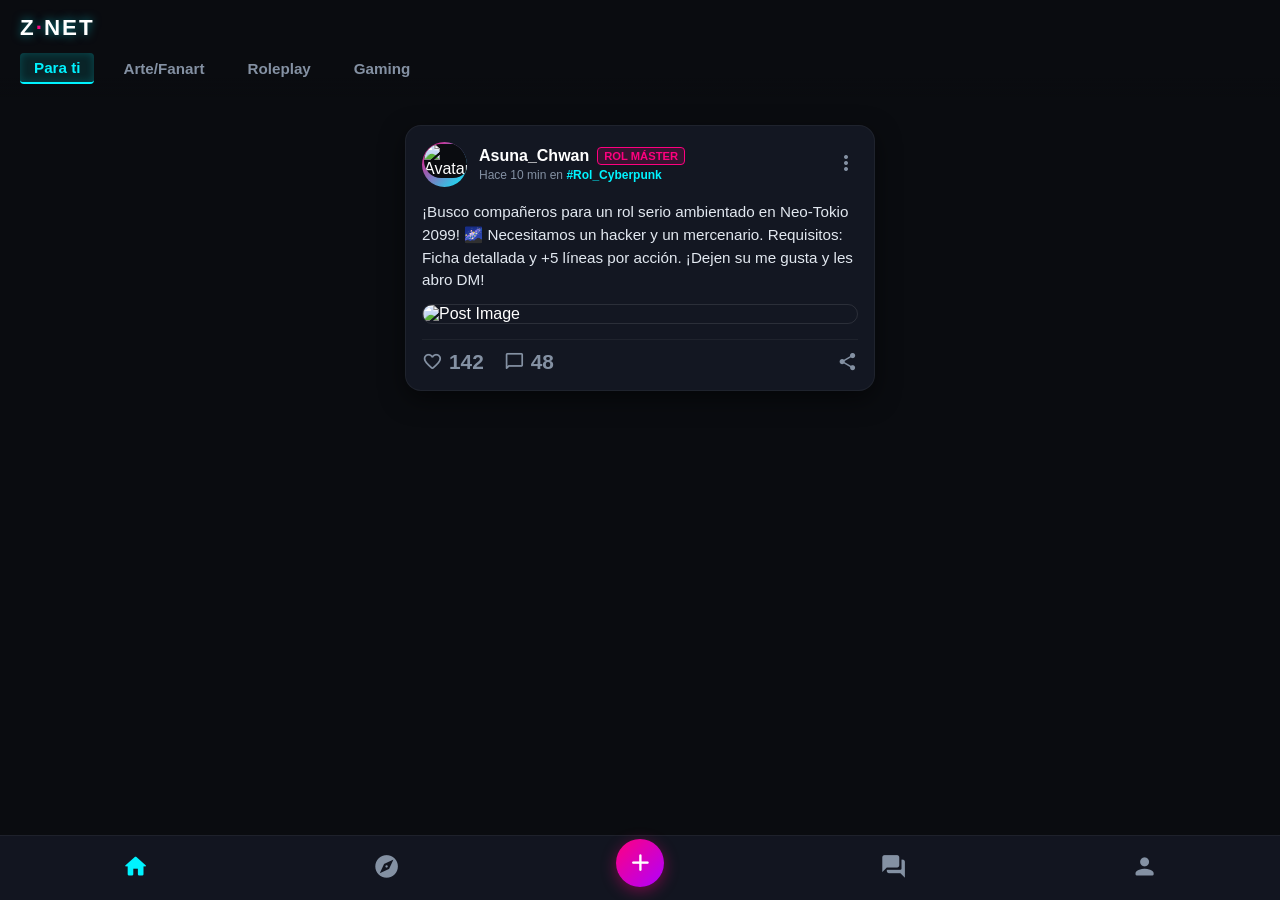
==== index.html @ 4e2674c1 "Create index.html" ====
<!DOCTYPE html>
<html lang="es">
<head>
    <meta charset="UTF-8">
    <meta name="viewport" content="width=device-width, initial-scale=1.0">
    <title>Z-Anime Network</title>
    <link rel="stylesheet" href="comunidad.css">
    <link href="https://fonts.googleapis.com/icon?family=Material+Icons+Round" rel="stylesheet">
</head>
<body>

    <header class="anime-header">
        <div class="logo">Z<span>·</span>NET</div>
        <nav class="circles-tabs">
            <button class="tab-item active">Para ti</button>
            <button class="tab-item">Arte/Fanart</button>
            <button class="tab-item">Roleplay</button>
            <button class="tab-item">Gaming</button>
        </nav>
    </header>

    <main class="feed-container">
        
        <article class="anime-card post-card">
            <div class="post-user-info">
                <div class="avatar-container elite-border">
                    <img src="https://i.pravatar.cc/100?img=3" alt="Avatar">
                </div>
                <div class="user-meta">
                    <div class="username-wrapper">
                        <span class="user-name">Asuna_Chwan</span>
                        <span class="badge-tag roleplay">Rol Máster</span>
                    </div>
                    <span class="post-time">Hace 10 min en <span class="circle-name">#Rol_Cyberpunk</span></span>
                </div>
                <button class="btn-icon-more"><span class="material-icons-round">more_vert</span></button>
            </div>

            <div class="post-content">
                <p>¡Busco compañeros para un rol serio ambientado en Neo-Tokio 2099! 🌌 Necesitamos un hacker y un mercenario. Requisitos: Ficha detallada y +5 líneas por acción. ¡Dejen su me gusta y les abro DM!</p>
                <div class="post-image-wrapper">
                    <img src="https://images.unsplash.com/photo-1578632767115-351597cf2477?w=600" alt="Post Image">
                </div>
            </div>

            <div class="post-actions">
                <button class="action-btn like-btn">
                    <span class="material-icons-round">favorite_border</span>
                    <span>142</span>
                </button>
                <button class="action-btn comment-btn">
                    <span class="material-icons-round">chat_bubble_outline</span>
                    <span>48</span>
                </button>
                <button class="action-btn share-btn">
                    <span class="material-icons-round">share</span>
                </button>
            </div>
        </article>

    </main>

    <nav class="bottom-nav">
        <button class="nav-btn active"><span class="material-icons-round">home</span></button>
        <button class="nav-btn"><span class="material-icons-round">explore</span></button>
        <button class="nav-btn btn-add"><span class="material-icons-round">add</span></button>
        <button class="nav-btn"><span class="material-icons-round">forum</span></button>
        <button class="nav-btn"><span class="material-icons-round">person</span></button>
    </nav>

</body>
</html>
---- comunidad.css ----
/* VARIABLES DE DISEÑO PREMIUM */
:root {
    --bg-main: #0a0c10;
    --bg-card: #131722;
    --bg-card-light: #1b2030;
    --text-main: #ffffff;
    --text-muted: #8491a3;
    
    /* Colores Neón Anime */
    --neon-cyan: #00f3ff;
    --neon-magenta: #ff007f;
    --neon-gold: #ffb74d;
}

* {
    margin: 0;
    padding: 0;
    box-sizing: border-box;
    font-family: 'Segoe UI', Roboto, Helvetica, sans-serif;
}

body {
    background-color: var(--bg-main);
    color: var(--text-main);
    padding-top: 110px; /* Espacio para la cabecera fija */
    padding-bottom: 70px; /* Espacio para el menú inferior */
}

/* HEADER Y TABS */
.anime-header {
    position: fixed;
    top: 0;
    left: 0;
    width: 100%;
    background: linear-gradient(180deg, var(--bg-main) 80%, transparent);
    z-index: 100;
    padding: 15px 20px 5px 20px;
}

.logo {
    font-size: 1.4rem;
    font-weight: 900;
    letter-spacing: 2px;
    color: var(--text-main);
    margin-bottom: 12px;
    text-shadow: 0 0 10px rgba(0, 243, 255, 0.5);
}
.logo span { color: var(--neon-magenta); }

.circles-tabs {
    display: flex;
    gap: 15px;
    overflow-x: auto;
    white-space: nowrap;
    padding-bottom: 8px;
}
/* Ocultar barra de scroll en tabs */
.circles-tabs::-webkit-scrollbar { display: none; }

.tab-item {
    background: none;
    border: none;
    color: var(--text-muted);
    font-size: 0.95rem;
    font-weight: 600;
    padding: 6px 14px;
    cursor: pointer;
    border-radius: 4px;
    transition: all 0.3s ease;
}

.tab-item.active {
    color: var(--neon-cyan);
    background: rgba(0, 243, 255, 0.1);
    box-shadow: inset 0 0 8px rgba(0, 243, 255, 0.2);
    border-bottom: 2px solid var(--neon-cyan);
}

/* CONTAINER DEL FEED */
.feed-container {
    max-width: 500px;
    margin: 0 auto;
    padding: 15px;
}

/* TARJETAS DE POSTS STYLE ANIME */
.anime-card {
    background-color: var(--bg-card);
    border: 1px solid rgba(255, 255, 255, 0.05);
    border-radius: 16px;
    padding: 16px;
    margin-bottom: 20px;
    box-shadow: 0 8px 24px rgba(0,0,0,0.5);
    transition: transform 0.2s;
}

/* Info Usuario */
.post-user-info {
    display: flex;
    align-items: center;
    gap: 12px;
    margin-bottom: 14px;
}

.avatar-container {
    width: 45px;
    height: 45px;
    border-radius: 50px;
    overflow: hidden;
    padding: 2px;
}
/* Borde luminoso especial */
.avatar-container.elite-border {
    background: linear-gradient(135deg, var(--neon-magenta), var(--neon-cyan));
}
.avatar-container img {
    width: 100%;
    height: 100%;
    border-radius: 50px;
    object-fit: cover;
    background: var(--bg-main);
}

.user-meta { flex-grow: 1; }
.username-wrapper {
    display: flex;
    align-items: center;
    gap: 8px;
}
.user-name {
    font-weight: 700;
    font-size: 1rem;
}

/* Etiquetas de Rol/Rango */
.badge-tag {
    font-size: 0.7rem;
    font-weight: 800;
    padding: 2px 6px;
    border-radius: 4px;
    text-transform: uppercase;
}
.badge-tag.roleplay {
    background-color: rgba(255, 0, 127, 0.15);
    color: var(--neon-magenta);
    border: 1px solid var(--neon-magenta);
}

.post-time {
    font-size: 0.75rem;
    color: var(--text-muted);
}
.circle-name { color: var(--neon-cyan); font-weight: 600; }

.btn-icon-more {
    background: none;
    border: none;
    color: var(--text-muted);
    cursor: pointer;
}

/* Contenido */
.post-content p {
    font-size: 0.95rem;
    line-height: 1.5;
    color: #e2e8f0;
    margin-bottom: 12px;
}

.post-image-wrapper {
    width: 100%;
    border-radius: 12px;
    overflow: hidden;
    border: 1px solid rgba(255, 255, 255, 0.1);
}
.post-image-wrapper img {
    width: 100%;
    display: block;
    object-fit: cover;
    max-height: 300px;
}

/* Botones de Acción */
.post-actions {
    display: flex;
    gap: 20px;
    margin-top: 15px;
    padding-top: 10px;
    border-top: 1px solid rgba(255, 255, 255, 0.05);
}

.action-btn {
    background: none;
    border: none;
    color: var(--text-muted);
    display: flex;
    align-items: center;
    gap: 6px;
    cursor: pointer;
    font-size: 0.9rem;
    font-weight: 600;
    transition: color 0.2s;
}

.action-btn span { font-size: 1.3rem; }
.like-btn:hover { color: var(--neon-magenta); }
.comment-btn:hover { color: var(--neon-cyan); }
.share-btn { margin-left: auto; }

/* MENÚ INFERIOR FIJO */
.bottom-nav {
    position: fixed;
    bottom: 0;
    left: 0;
    width: 100%;
    height: 65px;
    background-color: rgba(19, 23, 34, 0.95);
    border-top: 1px solid rgba(255, 255, 255, 0.05);
    backdrop-filter: blur(10px);
    display: flex;
    justify-content: space-around;
    align-items: center;
    z-index: 100;
    padding: 0 10px;
}

.nav-btn {
    background: none;
    border: none;
    color: var(--text-muted);
    cursor: pointer;
    padding: 8px;
}
.nav-btn span { font-size: 1.7rem; }
.nav-btn.active { color: var(--neon-cyan); }

/* Botón central de publicar (+) estilo RPG */
.nav-btn.btn-add {
    background: linear-gradient(135deg, var(--neon-magenta), #b000ff);
    color: white;
    border-radius: 50%;
    width: 48px;
    height: 48px;
    display: flex;
    justify-content: center;
    align-items: center;
    box-shadow: 0 4px 15px rgba(255, 0, 127, 0.4);
    transform: translateY(-5px);
}
.nav-btn.btn-add span { font-size: 1.8rem; }

/* VENTANA FLOTANTE (MODAL) PARA PUBLICAR */
.modal-overlay {
    position: fixed;
    top: 0;
    left: 0;
    width: 100%;
    height: 100%;
    background: rgba(5, 6, 8, 0.85);
    backdrop-filter: blur(8px);
    display: flex;
    justify-content: center;
    align-items: center;
    z-index: 1000;
    opacity: 0;
    pointer-events: none;
    transition: opacity 0.3s ease;
}

.modal-overlay.open {
    opacity: 1;
    pointer-events: auto;
}

.modal-content {
    width: 90%;
    max-width: 450px;
    background: var(--bg-card);
    border: 1px solid var(--neon-cyan) !important;
    box-shadow: 0 0 20px rgba(0, 243, 255, 0.2);
}

.modal-header {
    display: flex;
    justify-content: space-between;
    align-items: center;
    margin-bottom: 15px;
}
.modal-header h3 {
    font-size: 1rem;
    letter-spacing: 1px;
    color: var(--neon-cyan);
}

.modal-content textarea {
    width: 100%;
    background: var(--bg-main);
    border: 1px solid rgba(255,255,255,0.05);
    border-radius: 8px;
    color: white;
    padding: 12px;
    font-size: 0.95rem;
    resize: none;
    outline: none;
}
.modal-content textarea:focus { border-color: var(--neon-magenta); }

.modal-footer {
    display: flex;
    justify-content: space-between;
    align-items: center;
    margin-top: 15px;
}

.anime-btn-primary {
    background: linear-gradient(135deg, var(--neon-cyan), #0055ff);
    color: white;
    border: none;
    padding: 8px 16px;
    border-radius: 6px;
    font-weight: bold;
    cursor: pointer;
    box-shadow: 0 0 10px rgba(0, 243, 255, 0.3);
}
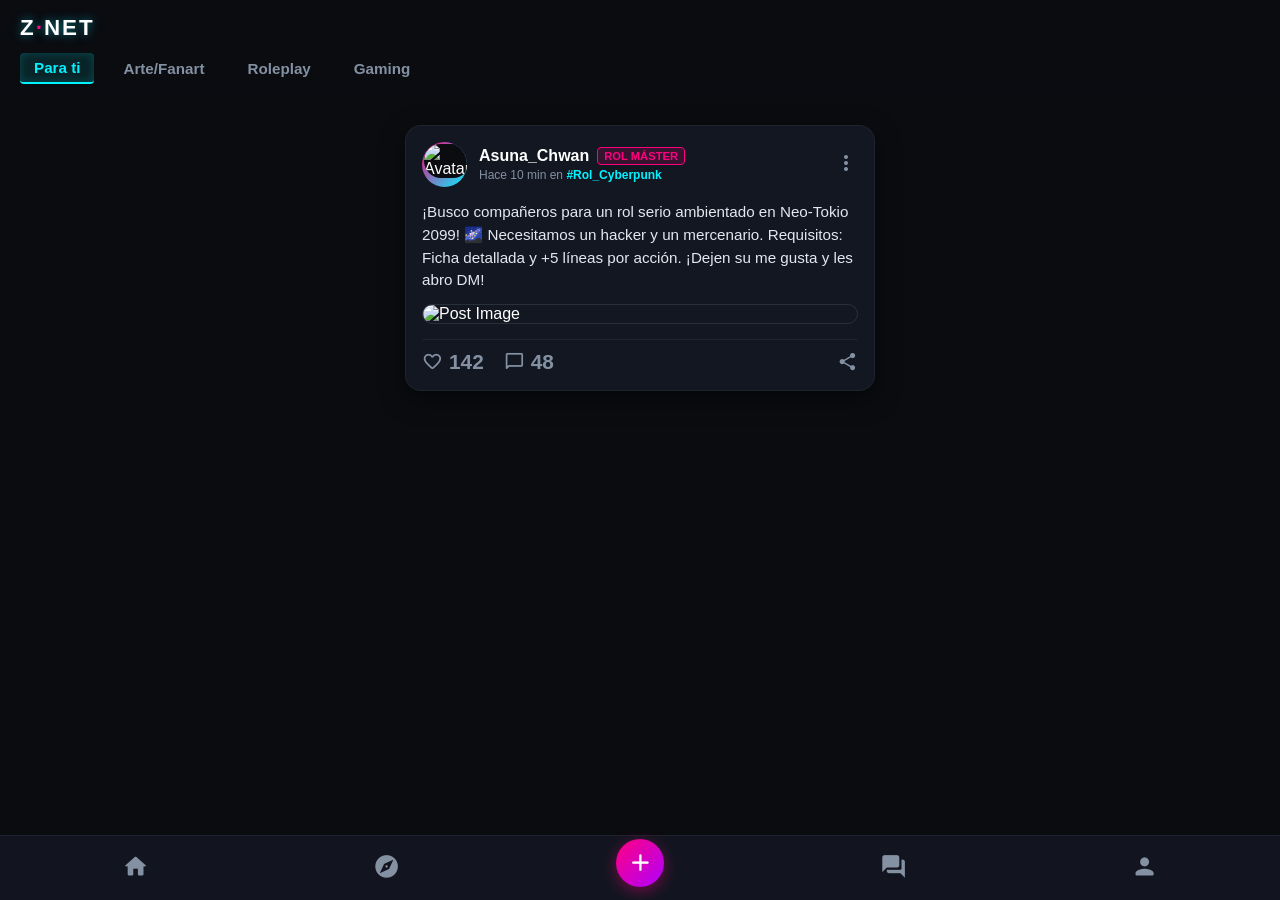
==== commit 29581d02: "Update index.html" ====
--- a/index.html
+++ b/index.html
@@ -61,12 +61,27 @@
     </main>
 
     <nav class="bottom-nav">
-        <button class="nav-btn active"><span class="material-icons-round">home</span></button>
-        <button class="nav-btn"><span class="material-icons-round">explore</span></button>
-        <button class="nav-btn btn-add"><span class="material-icons-round">add</span></button>
-        <button class="nav-btn"><span class="material-icons-round">forum</span></button>
-        <button class="nav-btn"><span class="material-icons-round">person</span></button>
+        <a href="index.html" class="nav-btn" id="nav-home">
+            <span class="material-icons-round">home</span>
+        </a>
+        
+        <a href="#" class="nav-btn" id="nav-explore">
+            <span class="material-icons-round">explore</span>
+        </a>
+        
+        <button class="nav-btn btn-add">
+            <span class="material-icons-round">add</span>
+        </button>
+        
+        <a href="chat.html" class="nav-btn" id="nav-chat">
+            <span class="material-icons-round">forum</span>
+        </a>
+        
+        <a href="perfil.html" class="nav-btn" id="nav-profile">
+            <span class="material-icons-round">person</span>
+        </a>
     </nav>
+
 
 </body>
 </html>
--- a/comunidad.css
+++ b/comunidad.css
@@ -53,7 +53,9 @@
     overflow-x: auto;
     white-space: nowrap;
     padding-bottom: 8px;
-}
+    flex-wrap: nowrap; /* Evita que los botones se achiquen o rompan */
+}
+
 /* Ocultar barra de scroll en tabs */
 .circles-tabs::-webkit-scrollbar { display: none; }
 
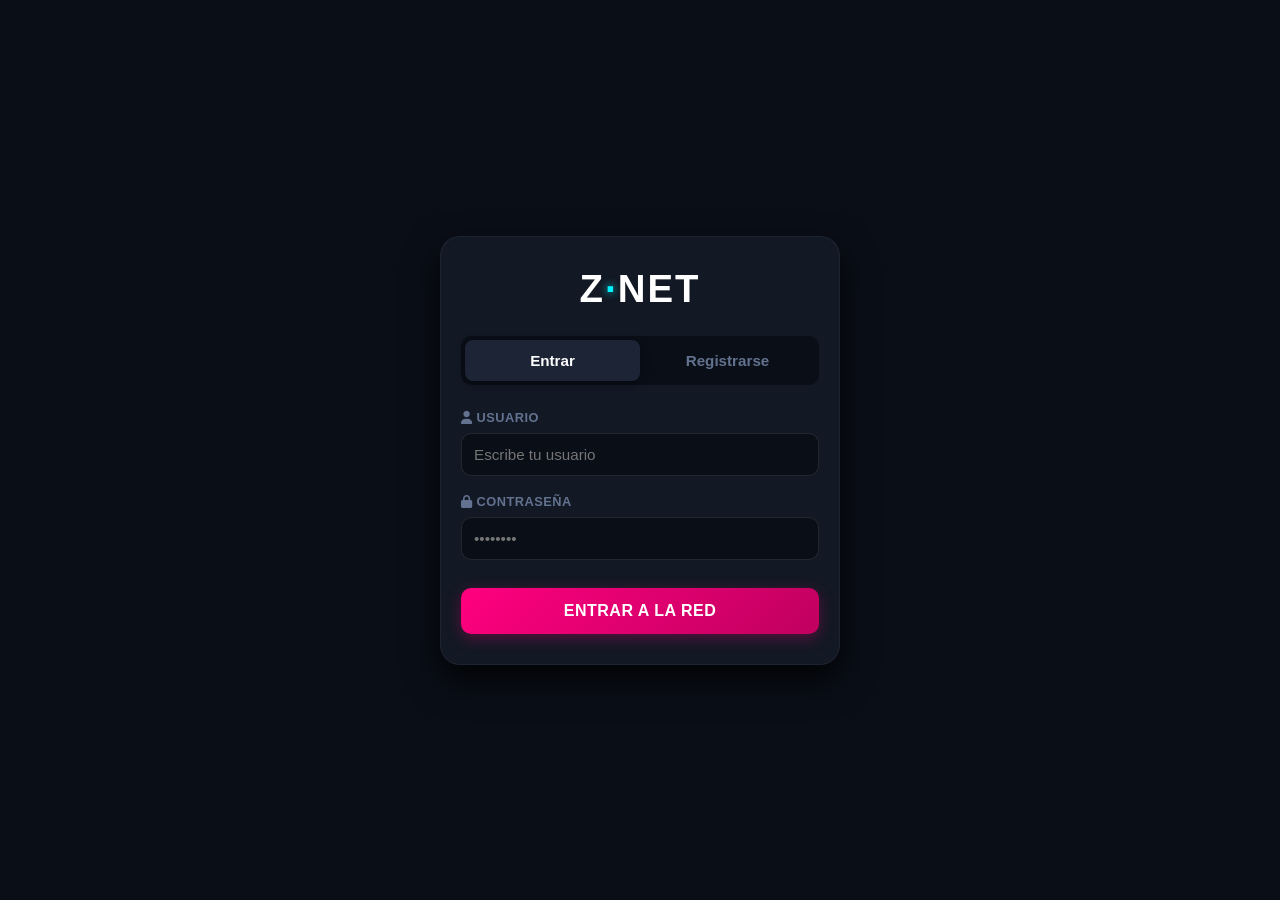
==== commit 622bcc50: "Update index.html" ====
--- a/index.html
+++ b/index.html
@@ -6,8 +6,208 @@
     <title>Z-Anime Network</title>
     <link rel="stylesheet" href="comunidad.css">
     <link href="https://fonts.googleapis.com/icon?family=Material+Icons+Round" rel="stylesheet">
+    <link rel="stylesheet" href="https://cdnjs.cloudflare.com/ajax/libs/font-awesome/6.5.1/css/all.min.css">
+
+    <style>
+        /* Pantalla completa que bloquea todo el fondo */
+        .auth-overlay {
+            position: fixed;
+            top: 0;
+            left: 0;
+            width: 100vw;
+            height: 100vh;
+            background-color: #0a0e17;
+            z-index: 99999; /* Se asegura de estar por encima del feed y menú inferior */
+            display: flex;
+            align-items: center;
+            justify-content: center;
+            padding: 20px;
+        }
+
+        .auth-card {
+            background: #121824;
+            border: 1px solid rgba(255, 255, 255, 0.05);
+            border-radius: 20px;
+            padding: 30px 20px;
+            width: 100%;
+            max-width: 400px;
+            box-shadow: 0 15px 35px rgba(0,0,0,0.8);
+            text-align: center;
+            font-family: -apple-system, BlinkMacSystemFont, "Segoe UI", Roboto, sans-serif;
+        }
+
+        .auth-logo {
+            font-size: 2.4rem;
+            font-weight: 900;
+            letter-spacing: 2px;
+            margin-bottom: 25px;
+            color: #fff;
+        }
+        .auth-logo span {
+            color: #00f3ff;
+            text-shadow: 0 0 8px #00f3ff;
+        }
+
+        .auth-tabs {
+            display: flex;
+            background: #0a0e17;
+            border-radius: 10px;
+            padding: 4px;
+            margin-bottom: 25px;
+        }
+
+        .auth-tab {
+            flex: 1;
+            background: transparent;
+            border: none;
+            color: #62728f;
+            padding: 12px;
+            font-weight: 700;
+            font-size: 0.95rem;
+            border-radius: 8px;
+            cursor: pointer;
+            transition: all 0.2s ease;
+        }
+
+        .auth-tab.active {
+            background: #1c2436;
+            color: #fff;
+            box-shadow: 0 2px 8px rgba(0,0,0,0.4);
+        }
+
+        .auth-form-container {
+            display: flex;
+            flex-direction: column;
+            gap: 18px;
+            text-align: left;
+        }
+
+        .input-group {
+            display: flex;
+            flex-direction: column;
+            gap: 8px;
+        }
+
+        .input-group label {
+            font-size: 0.8rem;
+            font-weight: 700;
+            text-transform: uppercase;
+            color: #62728f;
+            letter-spacing: 0.5px;
+        }
+
+        .input-group input {
+            background: #0a0e17;
+            border: 1px solid rgba(255,255,255,0.1);
+            border-radius: 10px;
+            padding: 12px;
+            color: #fff;
+            font-size: 0.95rem;
+            outline: none;
+            transition: border 0.2s;
+        }
+
+        .input-group input:focus {
+            border-color: #00f3ff;
+        }
+
+        /* Subir Foto de Perfil en Registro */
+        .register-avatar-upload {
+            width: 90px;
+            height: 90px;
+            background: #0a0e17;
+            border: 2px dashed #62728f;
+            border-radius: 50%;
+            margin: 0 auto 10px auto;
+            display: flex;
+            align-items: center;
+            justify-content: center;
+            overflow: hidden;
+            cursor: pointer;
+            position: relative;
+        }
+
+        .avatar-preview-placeholder {
+            display: flex;
+            flex-direction: column;
+            align-items: center;
+            color: #62728f;
+            font-size: 0.65rem;
+            font-weight: 700;
+            gap: 4px;
+        }
+        .avatar-preview-placeholder i { font-size: 1.2rem; }
+
+        .register-avatar-upload img {
+            width: 100%;
+            height: 100%;
+            object-fit: cover;
+        }
+
+        .btn-auth-submit {
+            background: linear-gradient(135deg, #ff007f, #c0005f);
+            color: #fff;
+            border: none;
+            padding: 14px;
+            border-radius: 10px;
+            font-size: 1rem;
+            font-weight: 800;
+            cursor: pointer;
+            box-shadow: 0 4px 15px rgba(255, 0, 127, 0.3);
+            margin-top: 10px;
+            text-transform: uppercase;
+            letter-spacing: 0.5px;
+        }
+
+        .btn-auth-submit:active { transform: scale(0.98); }
+        .auth-hidden { display: none !important; }
+    </style>
 </head>
 <body>
+
+    <div class="auth-overlay auth-hidden" id="auth-gatekeeper">
+        <div class="auth-card">
+            <div class="auth-logo">Z<span>·</span>NET</div>
+            
+            <div class="auth-tabs">
+                <button class="auth-tab active" id="tab-login" onclick="cambiarPestaña('login')">Entrar</button>
+                <button class="auth-tab" id="tab-register" onclick="cambiarPestaña('register')">Registrarse</button>
+            </div>
+
+            <div id="form-login" class="auth-form-container">
+                <div class="input-group">
+                    <label><i class="fas fa-user"></i> Usuario</label>
+                    <input type="text" id="login-user" placeholder="Escribe tu usuario">
+                </div>
+                <div class="input-group">
+                    <label><i class="fas fa-lock"></i> Contraseña</label>
+                    <input type="password" id="login-pass" placeholder="••••••••">
+                </div>
+                <button class="btn-auth-submit" onclick="procesarLogin()">Entrar a la red</button>
+            </div>
+
+            <div id="form-register" class="auth-form-container auth-hidden">
+                <div class="register-avatar-upload" onclick="document.getElementById('reg-selector-foto').click()">
+                    <div class="avatar-preview-placeholder" id="avatar-preview-box">
+                        <i class="fas fa-camera"></i>
+                        <span>Subir Foto</span>
+                    </div>
+                    <img id="reg-avatar-img" class="auth-hidden" alt="Vista previa">
+                </div>
+                <input type="file" id="reg-selector-foto" accept="image/*" style="display: none;" onchange="previsualizarFotoRegistro(event)">
+
+                <div class="input-group">
+                    <label><i class="fas fa-user-plus"></i> Crear Usuario</label>
+                    <input type="text" id="reg-user" placeholder="Ej: Yuki">
+                </div>
+                <div class="input-group">
+                    <label><i class="fas fa-lock"></i> Crear Contraseña</label>
+                    <input type="password" id="reg-pass" placeholder="Mínimo 4 caracteres">
+                </div>
+                <button class="btn-auth-submit" onclick="procesarRegistro()">Crear Perfil</button>
+            </div>
+        </div>
+    </div>
 
     <header class="anime-header">
         <div class="logo">Z<span>·</span>NET</div>
@@ -61,7 +261,7 @@
     </main>
 
     <nav class="bottom-nav">
-        <a href="index.html" class="nav-btn" id="nav-home">
+        <a href="index.html" class="nav-btn id="nav-home">
             <span class="material-icons-round">home</span>
         </a>
         
@@ -82,6 +282,85 @@
         </a>
     </nav>
 
-
+    <script>
+        let fotoTemporalBase64 = "";
+
+        // Comprobación de seguridad instantánea al cargar la página de inicio
+        window.onload = function() {
+            const sesionAbierta = localStorage.getItem('znet_sesion_activa');
+            if (!sesionAbierta) {
+                // Si no está registrado, se remueve el oculto y bloquea toda la pantalla
+                document.getElementById('auth-gatekeeper').classList.remove('auth-hidden');
+            }
+        }
+
+        function cambiarPestaña(tipo) {
+            if (tipo === 'login') {
+                document.getElementById('tab-login').classList.add('active');
+                document.getElementById('tab-register').classList.remove('active');
+                document.getElementById('form-login').classList.remove('auth-hidden');
+                document.getElementById('form-register').classList.add('auth-hidden');
+            } else {
+                document.getElementById('tab-register').classList.add('active');
+                document.getElementById('tab-login').classList.remove('active');
+                document.getElementById('form-register').classList.remove('auth-hidden');
+                document.getElementById('form-login').classList.add('auth-hidden');
+            }
+        }
+
+        function previsualizarFotoRegistro(event) {
+            const archivo = event.target.files[0];
+            if (archivo) {
+                const leerArchivo = new FileReader();
+                leerArchivo.onload = function(e) {
+                    fotoTemporalBase64 = e.target.result;
+                    document.getElementById('avatar-preview-box').classList.add('auth-hidden');
+                    const img = document.getElementById('reg-avatar-img');
+                    img.src = fotoTemporalBase64;
+                    img.classList.remove('auth-hidden');
+                }
+                leerArchivo.readAsDataURL(archivo);
+            }
+        }
+
+        function procesarRegistro() {
+            const usuario = document.getElementById('reg-user').value.trim();
+            const contrasena = document.getElementById('reg-pass').value.trim();
+            
+            if (!usuario || !contrasena) {
+                alert("Por favor, rellena los datos de tu nueva cuenta.");
+                return;
+            }
+            if (!fotoTemporalBase64) {
+                alert("Sube una foto para tu avatar exclusivo.");
+                return;
+            }
+
+            // Almacenar los datos en la memoria interna del terminal del usuario
+            localStorage.setItem(`znet_user_${usuario.toLowerCase()}`, usuario);
+            localStorage.setItem(`znet_pass_${usuario.toLowerCase()}`, contrasena);
+            localStorage.setItem(`znet_pic_${usuario.toLowerCase()}`, fotoTemporalBase64);
+            localStorage.setItem(`znet_frame_${usuario.toLowerCase()}`, 'cyan');
+
+            // Iniciar sesión y quitar bloqueo
+            localStorage.setItem('znet_sesion_activa', usuario.toLowerCase());
+            document.getElementById('auth-gatekeeper').classList.add('auth-hidden');
+        }
+
+        function procesarLogin() {
+            const usuario = document.getElementById('login-user').value.trim().toLowerCase();
+            const contrasena = document.getElementById('login-pass').value.trim();
+
+            const cuentaExiste = localStorage.getItem(`znet_user_${usuario}`);
+            const passwordCorrecto = localStorage.getItem(`znet_pass_${usuario}`);
+
+            if (cuentaExiste && passwordCorrecto === contrasena) {
+                localStorage.setItem('znet_sesion_activa', usuario);
+                document.getElementById('auth-gatekeeper').classList.add('auth-hidden');
+            } else {
+                alert("Datos incorrectos. Si no tienes una cuenta, pulsa en 'Registrarse'.");
+            }
+        }
+    </script>
 </body>
 </html>
--- a/comunidad.css
+++ b/comunidad.css
@@ -225,6 +225,14 @@
     z-index: 100;
     padding: 0 10px;
 }
+/* Corrección de enlaces en la barra inferior */
+.bottom-nav a.nav-btn {
+    text-decoration: none; /* Quita el subrayado */
+    display: flex;
+    justify-content: center;
+    align-items: center;
+    padding: 8px;
+}
 
 .nav-btn {
     background: none;
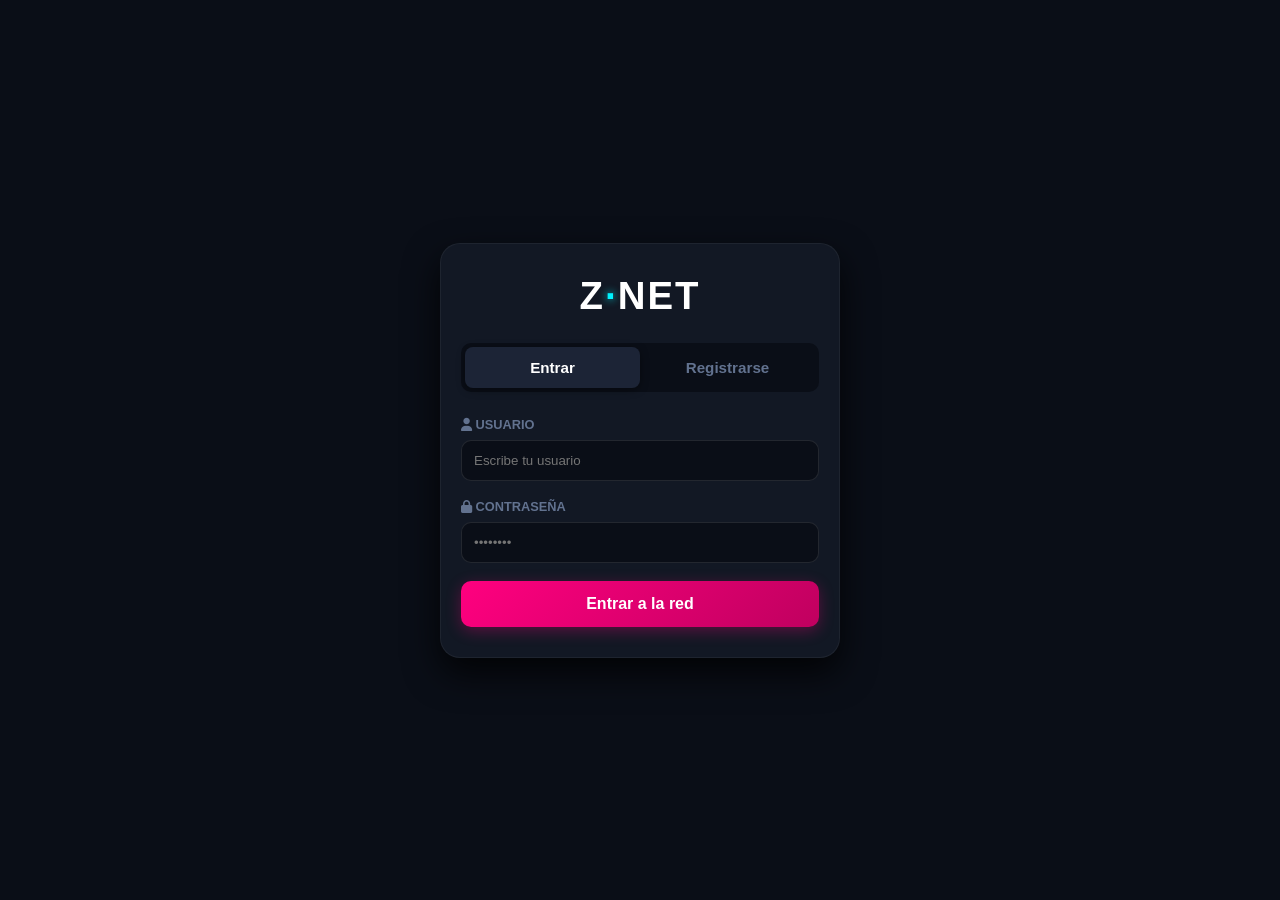
==== commit 4252b474: "Update index.html" ====
--- a/index.html
+++ b/index.html
@@ -9,158 +9,89 @@
     <link rel="stylesheet" href="https://cdnjs.cloudflare.com/ajax/libs/font-awesome/6.5.1/css/all.min.css">
 
     <style>
-        /* Pantalla completa que bloquea todo el fondo */
+        /* Pantalla de Bloqueo Inicial */
         .auth-overlay {
             position: fixed;
-            top: 0;
-            left: 0;
-            width: 100vw;
-            height: 100vh;
-            background-color: #0a0e17;
-            z-index: 99999; /* Se asegura de estar por encima del feed y menú inferior */
-            display: flex;
-            align-items: center;
-            justify-content: center;
-            padding: 20px;
-        }
-
+            top: 0; left: 0; width: 100vw; height: 100vh;
+            background-color: #0a0e17; z-index: 999999;
+            display: flex; align-items: center; justify-content: center; padding: 20px;
+        }
         .auth-card {
-            background: #121824;
-            border: 1px solid rgba(255, 255, 255, 0.05);
-            border-radius: 20px;
-            padding: 30px 20px;
-            width: 100%;
-            max-width: 400px;
-            box-shadow: 0 15px 35px rgba(0,0,0,0.8);
-            text-align: center;
+            background: #121824; border: 1px solid rgba(255, 255, 255, 0.05);
+            border-radius: 20px; padding: 30px 20px; width: 100%; max-width: 400px;
+            box-shadow: 0 15px 35px rgba(0,0,0,0.8); text-align: center;
             font-family: -apple-system, BlinkMacSystemFont, "Segoe UI", Roboto, sans-serif;
         }
-
-        .auth-logo {
-            font-size: 2.4rem;
-            font-weight: 900;
-            letter-spacing: 2px;
-            margin-bottom: 25px;
-            color: #fff;
-        }
-        .auth-logo span {
-            color: #00f3ff;
-            text-shadow: 0 0 8px #00f3ff;
-        }
-
-        .auth-tabs {
-            display: flex;
-            background: #0a0e17;
-            border-radius: 10px;
-            padding: 4px;
-            margin-bottom: 25px;
-        }
-
+        .auth-logo { font-size: 2.4rem; font-weight: 900; letter-spacing: 2px; margin-bottom: 25px; color: #fff; }
+        .auth-logo span { color: #00f3ff; text-shadow: 0 0 8px #00f3ff; }
+        .auth-tabs { display: flex; background: #0a0e17; border-radius: 10px; padding: 4px; margin-bottom: 25px; }
         .auth-tab {
-            flex: 1;
-            background: transparent;
-            border: none;
-            color: #62728f;
-            padding: 12px;
-            font-weight: 700;
-            font-size: 0.95rem;
-            border-radius: 8px;
-            cursor: pointer;
-            transition: all 0.2s ease;
-        }
-
-        .auth-tab.active {
-            background: #1c2436;
-            color: #fff;
-            box-shadow: 0 2px 8px rgba(0,0,0,0.4);
-        }
-
-        .auth-form-container {
-            display: flex;
-            flex-direction: column;
-            gap: 18px;
-            text-align: left;
-        }
-
-        .input-group {
-            display: flex;
-            flex-direction: column;
-            gap: 8px;
-        }
-
-        .input-group label {
-            font-size: 0.8rem;
-            font-weight: 700;
-            text-transform: uppercase;
-            color: #62728f;
-            letter-spacing: 0.5px;
-        }
-
+            flex: 1; background: transparent; border: none; color: #62728f;
+            padding: 12px; font-weight: 700; font-size: 0.95rem; border-radius: 8px; cursor: pointer;
+        }
+        .auth-tab.active { background: #1c2436; color: #fff; box-shadow: 0 2px 8px rgba(0,0,0,0.4); }
+        .auth-form-container { display: flex; flex-direction: column; gap: 18px; text-align: left; }
+        .input-group { display: flex; flex-direction: column; gap: 8px; }
+        .input-group label { font-size: 0.8rem; font-weight: 700; text-transform: uppercase; color: #62728f; }
         .input-group input {
-            background: #0a0e17;
-            border: 1px solid rgba(255,255,255,0.1);
-            border-radius: 10px;
-            padding: 12px;
-            color: #fff;
-            font-size: 0.95rem;
-            outline: none;
-            transition: border 0.2s;
-        }
-
-        .input-group input:focus {
-            border-color: #00f3ff;
-        }
-
-        /* Subir Foto de Perfil en Registro */
+            background: #0a0e17; border: 1px solid rgba(255,255,255,0.1);
+            border-radius: 10px; padding: 12px; color: #fff; outline: none;
+        }
+        .input-group input:focus { border-color: #00f3ff; }
+        
         .register-avatar-upload {
-            width: 90px;
-            height: 90px;
-            background: #0a0e17;
-            border: 2px dashed #62728f;
-            border-radius: 50%;
-            margin: 0 auto 10px auto;
-            display: flex;
-            align-items: center;
-            justify-content: center;
-            overflow: hidden;
-            cursor: pointer;
-            position: relative;
-        }
-
-        .avatar-preview-placeholder {
-            display: flex;
-            flex-direction: column;
-            align-items: center;
-            color: #62728f;
-            font-size: 0.65rem;
-            font-weight: 700;
-            gap: 4px;
-        }
-        .avatar-preview-placeholder i { font-size: 1.2rem; }
-
-        .register-avatar-upload img {
-            width: 100%;
-            height: 100%;
-            object-fit: cover;
-        }
-
+            width: 90px; height: 90px; background: #0a0e17; border: 2px dashed #62728f;
+            border-radius: 50%; margin: 0 auto 10px auto; display: flex; align-items: center; justify-content: center; overflow: hidden; cursor: pointer;
+        }
+        .avatar-preview-placeholder { display: flex; flex-direction: column; align-items: center; color: #62728f; font-size: 0.65rem; gap: 4px; }
+        .register-avatar-upload img { width: 100%; height: 100%; object-fit: cover; }
         .btn-auth-submit {
-            background: linear-gradient(135deg, #ff007f, #c0005f);
-            color: #fff;
-            border: none;
-            padding: 14px;
-            border-radius: 10px;
-            font-size: 1rem;
-            font-weight: 800;
-            cursor: pointer;
-            box-shadow: 0 4px 15px rgba(255, 0, 127, 0.3);
-            margin-top: 10px;
-            text-transform: uppercase;
-            letter-spacing: 0.5px;
-        }
-
-        .btn-auth-submit:active { transform: scale(0.98); }
+            background: linear-gradient(135deg, #ff007f, #c0005f); color: #fff; border: none;
+            padding: 14px; border-radius: 10px; font-size: 1rem; font-weight: 800; cursor: pointer; box-shadow: 0 4px 15px rgba(255, 0, 127, 0.3);
+        }
         .auth-hidden { display: none !important; }
+
+        /* ==========================================================================
+           MODAL / VENTANA FLOTANTE PARA PUBLICAR (BOTÓN +)
+           ========================================================================== */
+        .modal-overlay {
+            position: fixed; top: 0; left: 0; width: 100vw; height: 100vh;
+            background: rgba(10, 14, 23, 0.9); z-index: 99999;
+            display: flex; align-items: center; justify-content: center; padding: 20px;
+        }
+        .modal-card {
+            background: #121824; border: 1px solid var(--neon-cyan);
+            border-radius: 16px; width: 100%; max-width: 450px; padding: 20px;
+            box-shadow: 0 0 20px rgba(0, 243, 255, 0.3);
+            font-family: -apple-system, BlinkMacSystemFont, sans-serif;
+        }
+        .modal-header { display: flex; justify-content: space-between; align-items: center; margin-bottom: 15px; }
+        .modal-header h3 { font-size: 1.2rem; font-weight: 800; color: #fff; }
+        .btn-close-modal { background: transparent; border: none; color: #62728f; cursor: pointer; }
+        .modal-card textarea {
+            width: 100%; height: 120px; background: #0a0e17; border: 1px solid rgba(255,255,255,0.08);
+            border-radius: 10px; padding: 12px; color: #fff; font-size: 0.95rem; resize: none; outline: none; margin-bottom: 15px;
+        }
+        .modal-card textarea:focus { border-color: #ff007f; }
+        
+        /* Subir imagen opcional al post */
+        .post-image-upload-zone {
+            background: #0a0e17; border: 1px dashed rgba(255,255,255,0.15);
+            border-radius: 10px; padding: 15px; text-align: center; cursor: pointer; margin-bottom: 15px; color: #62728f; font-size: 0.85rem;
+        }
+        .post-image-upload-zone img { width: 100%; max-height: 150px; object-fit: cover; border-radius: 8px; margin-top: 10px; }
+        
+        .btn-publish-submit {
+            width: 100%; background: linear-gradient(135deg, #00f3ff, #00a2ff); color: #0a0e17;
+            border: none; padding: 12px; border-radius: 10px; font-size: 0.95rem; font-weight: 800; text-transform: uppercase; cursor: pointer;
+            box-shadow: 0 4px 14px rgba(0, 243, 255, 0.3);
+        }
+
+        /* Estilo activo para corazones de me gusta pulsados */
+        .like-btn.liked {
+            color: #ff007f !important;
+            filter: drop-shadow(0 0 6px #ff007f);
+        }
     </style>
 </head>
 <body>
@@ -168,7 +99,6 @@
     <div class="auth-overlay auth-hidden" id="auth-gatekeeper">
         <div class="auth-card">
             <div class="auth-logo">Z<span>·</span>NET</div>
-            
             <div class="auth-tabs">
                 <button class="auth-tab active" id="tab-login" onclick="cambiarPestaña('login')">Entrar</button>
                 <button class="auth-tab" id="tab-register" onclick="cambiarPestaña('register')">Registrarse</button>
@@ -208,6 +138,31 @@
             </div>
         </div>
     </div>
+
+
+    <div class="modal-overlay auth-hidden" id="modal-publish-box">
+        <div class="modal-card">
+            <div class="modal-header">
+                <h3>Crear Publicación</h3>
+                <button class="btn-close-modal" onclick="cerrarModalPublicar()">
+                    <span class="material-icons-round">close</span>
+                </button>
+            </div>
+            <textarea id="post-text-content" placeholder="¿Qué rol o anime tienes en mente hoy...? 🌌"></textarea>
+            
+            <div class="post-image-upload-zone" onclick="document.getElementById('post-file-image').click()">
+                <div id="post-img-placeholder">
+                    <span class="material-icons-round">add_photo_alternate</span>
+                    <p>Agregar Imagen al post (Opcional)</p>
+                </div>
+                <img id="post-preview-img" class="auth-hidden" alt="Preview post">
+            </div>
+            <input type="file" id="post-file-image" accept="image/*" style="display: none;" onchange="previsualizarFotoPost(event)">
+            
+            <button class="btn-publish-submit" onclick="guardarNuevoPostReal()">Publicar en Z-NET</button>
+        </div>
+    </div>
+
 
     <header class="anime-header">
         <div class="logo">Z<span>·</span>NET</div>
@@ -219,7 +174,7 @@
         </nav>
     </header>
 
-    <main class="feed-container">
+    <main class="feed-container" id="feed-dinamico">
         
         <article class="anime-card post-card">
             <div class="post-user-info">
@@ -235,18 +190,16 @@
                 </div>
                 <button class="btn-icon-more"><span class="material-icons-round">more_vert</span></button>
             </div>
-
             <div class="post-content">
                 <p>¡Busco compañeros para un rol serio ambientado en Neo-Tokio 2099! 🌌 Necesitamos un hacker y un mercenario. Requisitos: Ficha detallada y +5 líneas por acción. ¡Dejen su me gusta y les abro DM!</p>
                 <div class="post-image-wrapper">
                     <img src="https://images.unsplash.com/photo-1578632767115-351597cf2477?w=600" alt="Post Image">
                 </div>
             </div>
-
             <div class="post-actions">
-                <button class="action-btn like-btn">
+                <button class="action-btn like-btn" onclick="interaccionLike(this)">
                     <span class="material-icons-round">favorite_border</span>
-                    <span>142</span>
+                    <span class="likes-count">142</span>
                 </button>
                 <button class="action-btn comment-btn">
                     <span class="material-icons-round">chat_bubble_outline</span>
@@ -260,38 +213,58 @@
 
     </main>
 
-    <nav class="bottom-nav">
-        <a href="index.html" class="nav-btn id="nav-home">
+    <nav class="bottom-nav" id="main-bottom-nav">
+        <a href="index.html" class="nav-btn" id="nav-home">
             <span class="material-icons-round">home</span>
         </a>
-        
         <a href="#" class="nav-btn" id="nav-explore">
             <span class="material-icons-round">explore</span>
         </a>
-        
-        <button class="nav-btn btn-add">
+        <button class="nav-btn btn-add" onclick="abrirModalPublicar()">
             <span class="material-icons-round">add</span>
         </button>
-        
         <a href="chat.html" class="nav-btn" id="nav-chat">
             <span class="material-icons-round">forum</span>
         </a>
-        
         <a href="perfil.html" class="nav-btn" id="nav-profile">
             <span class="material-icons-round">person</span>
         </a>
     </nav>
 
+
     <script>
         let fotoTemporalBase64 = "";
-
-        // Comprobación de seguridad instantánea al cargar la página de inicio
+        let fotoPostTemporalBase64 = "";
+
+        // BANCO DE DATOS DE LOS BOTS SIMULADOS (Fake Activity)
+        const listaDeBots = [
+            { nombre: "Kaneki_Ken", rango: "Gamer", tagColor: "#ffb74d", avatar: "https://images.unsplash.com/photo-1607604276583-eef5d076aa5f?w=150", circulo: "#ZonaGamer" },
+            { nombre: "Rin_Toosaka", rango: "Cosplayer", tagColor: "#ff007f", avatar: "https://images.unsplash.com/photo-1534447677768-be436bb09401?w=150", circulo: "#Anime_Comunidad" },
+            { nombre: "Zero_Two_02", rango: "Rol Máster", tagColor: "#00f3ff", avatar: "https://images.unsplash.com/photo-1560942485-b2a11cc13456?w=150", circulo: "#Rol_Epic" }
+        ];
+
+        const frasesDeBots = [
+            "¿Alguien disponible para unas partidas en la noche? Pasen ID al privado 🎮🔥.",
+            "Acabo de terminar mi ficha de personaje para el rol medieval, quedó súper Op ⚔️✨.",
+            "¡Recomienden animes de esta temporada! Siento que ya me vi todos los buenos 😭🍙.",
+            "Trabajando en mi próximo traje de la convención de anime de fin de mes, deséenme suerte 🌸✂️."
+        ];
+
+        const imagenesDeBots = [
+            "https://images.unsplash.com/photo-1542751371-adc38448a05e?w=500",
+            "https://images.unsplash.com/photo-1511512578047-dfb367046420?w=500",
+            "" // Algunos posts de bots no llevan imagen para alternar
+        ];
+
+        // CONTROL DE CARGA INICIAL Y SEGURIDAD
         window.onload = function() {
             const sesionAbierta = localStorage.getItem('znet_sesion_activa');
             if (!sesionAbierta) {
-                // Si no está registrado, se remueve el oculto y bloquea toda la pantalla
                 document.getElementById('auth-gatekeeper').classList.remove('auth-hidden');
-            }
+                document.getElementById('main-bottom-nav').style.display = 'none';
+            }
+            // Iniciar el reloj de los bots automáticos para que tiren posts cada cierto tiempo
+            setInterval(generarPostDeBotAleatorio, 45000); // Lanza un bot de simulación cada 45 segundos
         }
 
         function cambiarPestaña(tipo) {
@@ -316,8 +289,7 @@
                     fotoTemporalBase64 = e.target.result;
                     document.getElementById('avatar-preview-box').classList.add('auth-hidden');
                     const img = document.getElementById('reg-avatar-img');
-                    img.src = fotoTemporalBase64;
-                    img.classList.remove('auth-hidden');
+                    img.src = fotoTemporalBase64; img.classList.remove('auth-hidden');
                 }
                 leerArchivo.readAsDataURL(archivo);
             }
@@ -326,40 +298,139 @@
         function procesarRegistro() {
             const usuario = document.getElementById('reg-user').value.trim();
             const contrasena = document.getElementById('reg-pass').value.trim();
-            
-            if (!usuario || !contrasena) {
-                alert("Por favor, rellena los datos de tu nueva cuenta.");
-                return;
-            }
-            if (!fotoTemporalBase64) {
-                alert("Sube una foto para tu avatar exclusivo.");
-                return;
-            }
-
-            // Almacenar los datos en la memoria interna del terminal del usuario
+            if (!usuario || !contrasena || !fotoTemporalBase64) {
+                alert("Completa todos los campos y sube tu avatar exclusivo."); return;
+            }
             localStorage.setItem(`znet_user_${usuario.toLowerCase()}`, usuario);
             localStorage.setItem(`znet_pass_${usuario.toLowerCase()}`, contrasena);
             localStorage.setItem(`znet_pic_${usuario.toLowerCase()}`, fotoTemporalBase64);
             localStorage.setItem(`znet_frame_${usuario.toLowerCase()}`, 'cyan');
-
-            // Iniciar sesión y quitar bloqueo
             localStorage.setItem('znet_sesion_activa', usuario.toLowerCase());
+            
             document.getElementById('auth-gatekeeper').classList.add('auth-hidden');
+            document.getElementById('main-bottom-nav').style.display = 'flex';
         }
 
         function procesarLogin() {
             const usuario = document.getElementById('login-user').value.trim().toLowerCase();
             const contrasena = document.getElementById('login-pass').value.trim();
-
-            const cuentaExiste = localStorage.getItem(`znet_user_${usuario}`);
-            const passwordCorrecto = localStorage.getItem(`znet_pass_${usuario}`);
-
-            if (cuentaExiste && passwordCorrecto === contrasena) {
+            if (localStorage.getItem(`znet_user_${usuario}`) && localStorage.getItem(`znet_pass_${usuario}`) === contrasena) {
                 localStorage.setItem('znet_sesion_activa', usuario);
                 document.getElementById('auth-gatekeeper').classList.add('auth-hidden');
+                document.getElementById('main-bottom-nav').style.display = 'flex';
             } else {
-                alert("Datos incorrectos. Si no tienes una cuenta, pulsa en 'Registrarse'.");
-            }
+                alert("Datos incorrectos. Si eres nuevo, ve a la pestaña de 'Registrarse'.");
+            }
+        }
+
+        // INTERACCIÓN DE ME GUSTA INTERACTIVOS (+1 / -1)
+        function interaccionLike(boton) {
+            const contador = boton.querySelector('.likes-count');
+            let cantidadActual = parseInt(contador.textContent);
+            
+            if (boton.classList.contains('liked')) {
+                boton.classList.remove('liked');
+                boton.querySelector('.material-icons-round').textContent = 'favorite_border';
+                contador.textContent = cantidadActual - 1;
+            } else {
+                boton.classList.add('liked');
+                boton.querySelector('.material-icons-round').textContent = 'favorite';
+                contador.textContent = cantidadActual + 1;
+            }
+        }
+
+        // MANEJO DE PUBLICACIÓN REAL CON TU CUENTA (BOTÓN +)
+        function abrirModalPublicar() { document.getElementById('modal-publish-box').classList.remove('auth-hidden'); }
+        function cerrarModalPublicar() {
+            document.getElementById('modal-publish-box').classList.add('auth-hidden');
+            document.getElementById('post-text-content').value = "";
+            document.getElementById('post-preview-img').classList.add('auth-hidden');
+            document.getElementById('post-img-placeholder').classList.remove('auth-hidden');
+            fotoPostTemporalBase64 = "";
+        }
+
+        function previsualizarFotoPost(event) {
+            const archivo = event.target.files[0];
+            if (archivo) {
+                const leer = new FileReader();
+                leer.onload = function(e) {
+                    fotoPostTemporalBase64 = e.target.result;
+                    document.getElementById('post-img-placeholder').classList.add('auth-hidden');
+                    const img = document.getElementById('post-preview-img');
+                    img.src = fotoPostTemporalBase64; img.classList.remove('auth-hidden');
+                }
+                leer.readAsDataURL(archivo);
+            }
+        }
+
+        function guardarNuevoPostReal() {
+            const texto = document.getElementById('post-text-content').value.trim();
+            if (!texto) { alert("¡Escribe un mensaje antes de publicar!"); return; }
+            
+            const usuarioActivo = localStorage.getItem('znet_sesion_activa');
+            const nombreMostrar = localStorage.getItem(`znet_user_${usuarioActivo}`) || "Usuario";
+            const fotoMostrar = localStorage.getItem(`znet_pic_${usuarioActivo}`) || "https://i.pravatar.cc/100";
+
+            // Crear el bloque HTML del post real
+            crearEstructuraPostCard(nombreMostrar, "Miembro Elite", "#ff007f", fotoMostrar, texto, fotoPostTemporalBase64, "#Mi_Perfil", "Ahora mismo");
+            cerrarModalPublicar();
+        }
+
+        // SIMULADOR DE BOTS DE "GENTE REAL" AUTOMÁTICOS
+        function generarPostDeBotAleatorio() {
+            // Elige un bot, una frase y una imagen al azar
+            const bot = listaDeBots[Math.floor(Math.random() * listaDeBots.length)];
+            const frase = frasesDeBots[Math.floor(Math.random() * frasesDeBots.length)];
+            const imagen = imagenesDeBots[Math.floor(Math.random() * imagenesDeBots.length)];
+            
+            crearEstructuraPostCard(bot.nombre, bot.rango, bot.tagColor, bot.avatar, frase, imagen, bot.circulo, "Hace un momento");
+        }
+
+        // FUNCIÓN MAESTRA QUE PINTA LAS TARJETAS EN EL FEED DINÁMICO
+        function crearEstructuraPostCard(nombre, rango, colorTag, avatar, texto, imagen, circulo, tiempo) {
+            const feed = document.getElementById('feed-dinamico');
+            const articulo = document.createElement('article');
+            articulo.className = "anime-card post-card";
+
+            let bloqueImagen = "";
+            if (imagen) {
+                bloqueImagen = `<div class="post-image-wrapper"><img src="${imagen}" alt="Post image"></div>`;
+            }
+
+            articulo.innerHTML = `
+                <div class="post-user-info">
+                    <div class="avatar-container elite-border" style="border-color: ${colorTag}">
+                        <img src="${avatar}" alt="Avatar">
+                    </div>
+                    <div class="user-meta">
+                        <div class="username-wrapper">
+                            <span class="user-name">${nombre}</span>
+                            <span class="badge-tag roleplay" style="color: ${colorTag}; border-color: rgba(255,255,255,0.1); background: #151b26;">${rango}</span>
+                        </div>
+                        <span class="post-time">${tiempo} en <span class="circle-name">${circulo}</span></span>
+                    </div>
+                    <button class="btn-icon-more"><span class="material-icons-round">more_vert</span></button>
+                </div>
+                <div class="post-content">
+                    <p>${texto}</p>
+                    ${bloqueImagen}
+                </div>
+                <div class="post-actions">
+                    <button class="action-btn like-btn" onclick="interaccionLike(this)">
+                        <span class="material-icons-round">favorite_border</span>
+                        <span class="likes-count">${Math.floor(Math.random() * 15) + 1}</span>
+                    </button>
+                    <button class="action-btn comment-btn">
+                        <span class="material-icons-round">chat_bubble_outline</span>
+                        <span>${Math.floor(Math.random() * 5)}</span>
+                    </button>
+                    <button class="action-btn share-btn">
+                        <span class="material-icons-round">share</span>
+                    </button>
+                </div>
+            `;
+            // Añade la nueva tarjeta al principio del feed (arriba del todo)
+            feed.insertBefore(articulo, feed.firstChild);
         }
     </script>
 </body>
--- a/comunidad.css
+++ b/comunidad.css
@@ -1,334 +1,294 @@
-/* VARIABLES DE DISEÑO PREMIUM */
+/* ==========================================================================
+   VARIABLES GLOBALES Y CONFIGURACIÓN (Estética Neo-Anime Oscura)
+   ========================================================================== */
 :root {
-    --bg-main: #0a0c10;
-    --bg-card: #131722;
-    --bg-card-light: #1b2030;
+    --bg-main: #0a0e17;
+    --bg-card: #121824;
+    --bg-card-light: #1c2436;
     --text-main: #ffffff;
-    --text-muted: #8491a3;
-    
-    /* Colores Neón Anime */
+    --text-muted: #62728f;
     --neon-cyan: #00f3ff;
     --neon-magenta: #ff007f;
     --neon-gold: #ffb74d;
 }
 
 * {
+    box-sizing: border-box;
     margin: 0;
     padding: 0;
-    box-sizing: border-box;
-    font-family: 'Segoe UI', Roboto, Helvetica, sans-serif;
 }
 
 body {
     background-color: var(--bg-main);
     color: var(--text-main);
-    padding-top: 110px; /* Espacio para la cabecera fija */
-    padding-bottom: 70px; /* Espacio para el menú inferior */
-}
-
-/* HEADER Y TABS */
+    font-family: -apple-system, BlinkMacSystemFont, "Segoe UI", Roboto, sans-serif;
+    min-height: 100vh;
+    padding-bottom: 80px; /* Espacio para que la barra de abajo no tape los posts */
+}
+
+/* ==========================================================================
+   HEADER / MENÚ SUPERIOR DE SECCIONES (Z·NET)
+   ========================================================================== */
 .anime-header {
-    position: fixed;
+    background-color: var(--bg-main);
+    position: sticky;
     top: 0;
-    left: 0;
-    width: 100%;
-    background: linear-gradient(180deg, var(--bg-main) 80%, transparent);
     z-index: 100;
-    padding: 15px 20px 5px 20px;
+    padding: 15px 15px 5px 15px;
 }
 
 .logo {
-    font-size: 1.4rem;
+    font-size: 1.8rem;
     font-weight: 900;
-    letter-spacing: 2px;
-    color: var(--text-main);
-    margin-bottom: 12px;
-    text-shadow: 0 0 10px rgba(0, 243, 255, 0.5);
-}
-.logo span { color: var(--neon-magenta); }
-
+    letter-spacing: 1.5px;
+    margin-bottom: 15px;
+}
+.logo span {
+    color: var(--neon-cyan);
+    text-shadow: 0 0 8px var(--neon-cyan);
+}
+
+/* Pestañas deslizables de categorías */
 .circles-tabs {
     display: flex;
-    gap: 15px;
+    gap: 20px;
     overflow-x: auto;
     white-space: nowrap;
-    padding-bottom: 8px;
-    flex-wrap: nowrap; /* Evita que los botones se achiquen o rompan */
-}
-
-/* Ocultar barra de scroll en tabs */
-.circles-tabs::-webkit-scrollbar { display: none; }
+    padding-bottom: 10px;
+}
+
+/* Ocultar barra de scroll en las pestañas */
+.circles-tabs::-webkit-scrollbar {
+    display: none;
+}
 
 .tab-item {
-    background: none;
-    border: none;
-    color: var(--text-muted);
-    font-size: 0.95rem;
-    font-weight: 600;
-    padding: 6px 14px;
-    cursor: pointer;
-    border-radius: 4px;
-    transition: all 0.3s ease;
+    background: transparent;
+    border: none;
+    color: var(--text-muted);
+    font-size: 1rem;
+    font-weight: 700;
+    cursor: pointer;
+    transition: color 0.2s ease;
 }
 
 .tab-item.active {
     color: var(--neon-cyan);
-    background: rgba(0, 243, 255, 0.1);
-    box-shadow: inset 0 0 8px rgba(0, 243, 255, 0.2);
-    border-bottom: 2px solid var(--neon-cyan);
-}
-
-/* CONTAINER DEL FEED */
+    position: relative;
+}
+
+/* Línea neón debajo de la pestaña activa */
+.tab-item.active::after {
+    content: '';
+    position: absolute;
+    bottom: -6px;
+    left: 0;
+    width: 100%;
+    height: 3px;
+    background-color: var(--neon-cyan);
+    border-radius: 2px;
+    box-shadow: 0 0 8px var(--neon-cyan);
+}
+
+/* ==========================================================================
+   FEED DE PUBLICACIONES (POST CARDS)
+   ========================================================================== */
 .feed-container {
     max-width: 500px;
     margin: 0 auto;
-    padding: 15px;
-}
-
-/* TARJETAS DE POSTS STYLE ANIME */
-.anime-card {
+    padding: 10px 15px;
+}
+
+.post-card {
     background-color: var(--bg-card);
-    border: 1px solid rgba(255, 255, 255, 0.05);
+    border: 1px solid rgba(255, 255, 255, 0.03);
     border-radius: 16px;
     padding: 16px;
     margin-bottom: 20px;
-    box-shadow: 0 8px 24px rgba(0,0,0,0.5);
-    transition: transform 0.2s;
-}
-
-/* Info Usuario */
+    box-shadow: 0 8px 24px rgba(0, 0, 0, 0.4);
+}
+
+/* Información del usuario que publica */
 .post-user-info {
     display: flex;
     align-items: center;
     gap: 12px;
     margin-bottom: 14px;
+    position: relative;
 }
 
 .avatar-container {
-    width: 45px;
-    height: 45px;
-    border-radius: 50px;
+    width: 44px;
+    height: 44px;
+    border-radius: 50%;
     overflow: hidden;
-    padding: 2px;
-}
-/* Borde luminoso especial */
-.avatar-container.elite-border {
-    background: linear-gradient(135deg, var(--neon-magenta), var(--neon-cyan));
 }
 .avatar-container img {
     width: 100%;
     height: 100%;
-    border-radius: 50px;
     object-fit: cover;
-    background: var(--bg-main);
-}
-
-.user-meta { flex-grow: 1; }
+}
+
+/* Borde neón exclusivo para perfiles destacados */
+.elite-border {
+    border: 2px solid var(--neon-magenta);
+    box-shadow: 0 0 8px rgba(255, 0, 127, 0.4);
+}
+
+.user-meta {
+    display: flex;
+    flex-direction: column;
+    gap: 2px;
+}
+
 .username-wrapper {
     display: flex;
     align-items: center;
     gap: 8px;
 }
+
 .user-name {
     font-weight: 700;
-    font-size: 1rem;
-}
-
-/* Etiquetas de Rol/Rango */
+    font-size: 0.95rem;
+}
+
+/* Etiquetas de rango (Rol Máster, etc.) */
 .badge-tag {
-    font-size: 0.7rem;
+    font-size: 0.65rem;
     font-weight: 800;
-    padding: 2px 6px;
+    padding: 2px 8px;
     border-radius: 4px;
     text-transform: uppercase;
+    letter-spacing: 0.5px;
 }
 .badge-tag.roleplay {
-    background-color: rgba(255, 0, 127, 0.15);
+    background-color: #25121e;
     color: var(--neon-magenta);
-    border: 1px solid var(--neon-magenta);
+    border: 1px solid rgba(255, 0, 127, 0.3);
 }
 
 .post-time {
     font-size: 0.75rem;
     color: var(--text-muted);
 }
-.circle-name { color: var(--neon-cyan); font-weight: 600; }
+.circle-name {
+    color: var(--neon-cyan);
+    font-weight: 600;
+}
 
 .btn-icon-more {
-    background: none;
-    border: none;
-    color: var(--text-muted);
-    cursor: pointer;
-}
-
-/* Contenido */
+    position: absolute;
+    right: 0;
+    background: transparent;
+    border: none;
+    color: var(--text-muted);
+    cursor: pointer;
+}
+
+/* Contenido del Post (Texto e Imagen) */
 .post-content p {
     font-size: 0.95rem;
     line-height: 1.5;
-    color: #e2e8f0;
     margin-bottom: 12px;
+    color: rgba(255, 255, 255, 0.9);
 }
 
 .post-image-wrapper {
     width: 100%;
-    border-radius: 12px;
+    border-radius: 14px;
     overflow: hidden;
-    border: 1px solid rgba(255, 255, 255, 0.1);
-}
+    margin-bottom: 14px;
+    background-color: #151b26;
+}
+
 .post-image-wrapper img {
     width: 100%;
     display: block;
     object-fit: cover;
-    max-height: 300px;
-}
-
-/* Botones de Acción */
+}
+
+/* Botones de Acción (Like, Comentar, Compartir) */
 .post-actions {
     display: flex;
     gap: 20px;
-    margin-top: 15px;
-    padding-top: 10px;
     border-top: 1px solid rgba(255, 255, 255, 0.05);
+    padding-top: 12px;
 }
 
 .action-btn {
-    background: none;
+    background: transparent;
     border: none;
     color: var(--text-muted);
     display: flex;
     align-items: center;
     gap: 6px;
-    cursor: pointer;
-    font-size: 0.9rem;
-    font-weight: 600;
+    font-size: 0.85rem;
+    font-weight: 700;
+    cursor: pointer;
     transition: color 0.2s;
 }
-
-.action-btn span { font-size: 1.3rem; }
+.action-btn span.material-icons-round {
+    font-size: 1.3rem;
+}
+
 .like-btn:hover { color: var(--neon-magenta); }
 .comment-btn:hover { color: var(--neon-cyan); }
-.share-btn { margin-left: auto; }
-
-/* MENÚ INFERIOR FIJO */
+.share-btn:hover { color: #fff; }
+
+
+/* ==========================================================================
+   BARRA DE NAVEGACIÓN INFERIOR PREDETERMINADA
+   ========================================================================== */
 .bottom-nav {
     position: fixed;
     bottom: 0;
     left: 0;
-    width: 100%;
-    height: 65px;
-    background-color: rgba(19, 23, 34, 0.95);
+    width: 100vw;
+    background-color: #0b0f19;
     border-top: 1px solid rgba(255, 255, 255, 0.05);
-    backdrop-filter: blur(10px);
     display: flex;
     justify-content: space-around;
     align-items: center;
-    z-index: 100;
-    padding: 0 10px;
-}
-/* Corrección de enlaces en la barra inferior */
-.bottom-nav a.nav-btn {
-    text-decoration: none; /* Quita el subrayado */
-    display: flex;
+    padding: 12px 10px;
+    z-index: 999; /* Justo debajo del overlay de registro obligatorio */
+}
+
+.nav-btn {
+    color: var(--text-muted);
+    text-decoration: none;
+    display: flex;
+    align-items: center;
     justify-content: center;
-    align-items: center;
-    padding: 8px;
-}
-
-.nav-btn {
-    background: none;
-    border: none;
-    color: var(--text-muted);
-    cursor: pointer;
-    padding: 8px;
-}
-.nav-btn span { font-size: 1.7rem; }
-.nav-btn.active { color: var(--neon-cyan); }
-
-/* Botón central de publicar (+) estilo RPG */
-.nav-btn.btn-add {
-    background: linear-gradient(135deg, var(--neon-magenta), #b000ff);
-    color: white;
+    width: 44px;
+    height: 44px;
     border-radius: 50%;
-    width: 48px;
-    height: 48px;
-    display: flex;
-    justify-content: center;
-    align-items: center;
-    box-shadow: 0 4px 15px rgba(255, 0, 127, 0.4);
-    transform: translateY(-5px);
-}
-.nav-btn.btn-add span { font-size: 1.8rem; }
-
-/* VENTANA FLOTANTE (MODAL) PARA PUBLICAR */
-.modal-overlay {
-    position: fixed;
-    top: 0;
-    left: 0;
-    width: 100%;
-    height: 100%;
-    background: rgba(5, 6, 8, 0.85);
-    backdrop-filter: blur(8px);
-    display: flex;
-    justify-content: center;
-    align-items: center;
-    z-index: 1000;
-    opacity: 0;
-    pointer-events: none;
-    transition: opacity 0.3s ease;
-}
-
-.modal-overlay.open {
-    opacity: 1;
-    pointer-events: auto;
-}
-
-.modal-content {
-    width: 90%;
-    max-width: 450px;
-    background: var(--bg-card);
-    border: 1px solid var(--neon-cyan) !important;
-    box-shadow: 0 0 20px rgba(0, 243, 255, 0.2);
-}
-
-.modal-header {
-    display: flex;
-    justify-content: space-between;
-    align-items: center;
-    margin-bottom: 15px;
-}
-.modal-header h3 {
-    font-size: 1rem;
-    letter-spacing: 1px;
-    color: var(--neon-cyan);
-}
-
-.modal-content textarea {
-    width: 100%;
-    background: var(--bg-main);
-    border: 1px solid rgba(255,255,255,0.05);
-    border-radius: 8px;
-    color: white;
-    padding: 12px;
-    font-size: 0.95rem;
-    resize: none;
-    outline: none;
-}
-.modal-content textarea:focus { border-color: var(--neon-magenta); }
-
-.modal-footer {
-    display: flex;
-    justify-content: space-between;
-    align-items: center;
-    margin-top: 15px;
-}
-
-.anime-btn-primary {
-    background: linear-gradient(135deg, var(--neon-cyan), #0055ff);
-    color: white;
-    border: none;
-    padding: 8px 16px;
-    border-radius: 6px;
-    font-weight: bold;
-    cursor: pointer;
-    box-shadow: 0 0 10px rgba(0, 243, 255, 0.3);
-}
+    background: transparent;
+    border: none;
+    cursor: pointer;
+    transition: all 0.2s;
+}
+
+.nav-btn span.material-icons-round {
+    font-size: 1.7rem;
+}
+
+/* Resaltar botón de la página actual */
+#nav-home {
+    color: var(--neon-cyan);
+    filter: drop-shadow(0 0 4px var(--neon-cyan));
+}
+
+/* Botón central del "+" para añadir publicaciones */
+.btn-add {
+    background: linear-gradient(135deg, var(--neon-magenta), #c0005f);
+    color: #ffffff !important;
+    box-shadow: 0 4px 14px rgba(255, 0, 127, 0.4);
+    transform: translateY(-2px);
+}
+.btn-add:active {
+    transform: translateY(0) scale(0.95);
+}
+
+.nav-btn:hover:not(.btn-add) {
+    color: #fff;
+}
